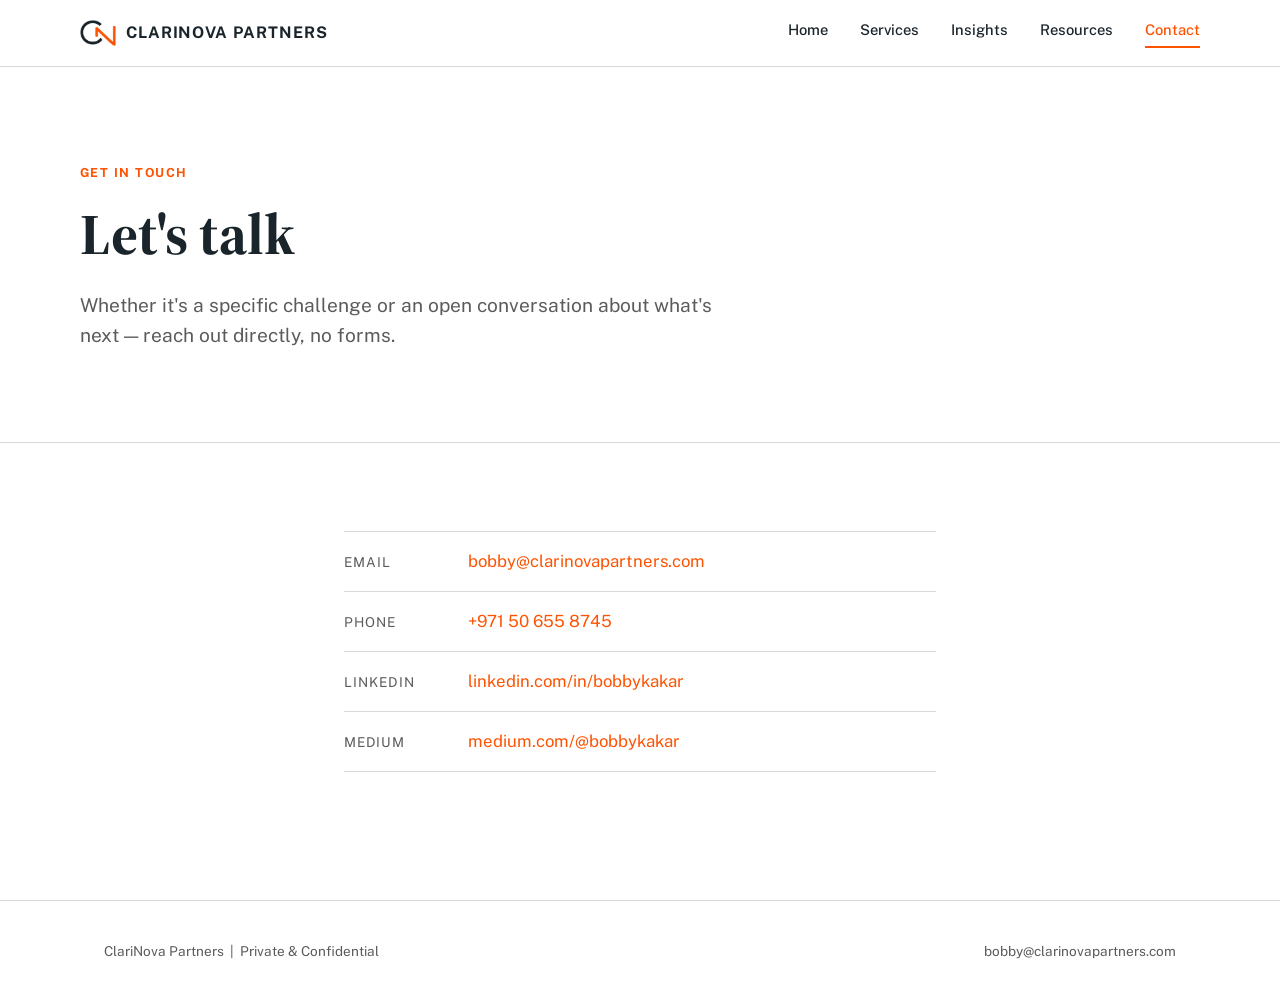
==== contact.html @ 435473c9 "Add files via upload" ====
<!DOCTYPE html>
<html lang="en">
<head>
<meta charset="UTF-8">
<meta name="viewport" content="width=device-width, initial-scale=1.0">
<title>Contact — ClariNova Partners</title>
<meta name="description" content="Get in touch with ClariNova Partners — email, phone or LinkedIn.">
<link rel="preconnect" href="https://fonts.googleapis.com">
<link rel="preconnect" href="https://fonts.gstatic.com" crossorigin>
<link href="https://fonts.googleapis.com/css2?family=Public+Sans:wght@400;500;700&family=Source+Serif+4:wght@600;700&display=swap" rel="stylesheet">
<link rel="icon" href="assets/favicon.png" type="image/png">
<link rel="stylesheet" href="styles.css">
</head>
<body>

<header class="site">
  <div class="wrap bar">
    <a class="logo" href="index.html"><img src="assets/logo_monogram_t.png" alt="">CLARINOVA PARTNERS</a>
    <button class="menu-toggle" aria-label="Toggle menu" onclick="document.querySelector('nav.primary').classList.toggle('open')">
      <span></span><span></span><span></span>
    </button>
    <nav class="primary">
      <a href="index.html">Home</a>
      <a href="services.html">Services</a>
      <a href="insights.html">Insights</a>
      <a href="resources.html">Resources</a>
      <a href="contact.html" aria-current="page">Contact</a>
    </nav>
  </div>
</header>

<section class="hero wrap">
  <span class="eyebrow">Get in touch</span>
  <h1>Let's talk</h1>
  <p class="lede">Whether it's a specific challenge or an open conversation about what's next — reach out directly, no forms.</p>
</section>

<section class="section">
  <div class="wrap" style="max-width:640px;">
    <div class="contact-line">
      <span class="label">Email</span>
      <a href="mailto:bobby@clarinovapartners.com">bobby@clarinovapartners.com</a>
    </div>
    <div class="contact-line">
      <span class="label">Phone</span>
      <a href="tel:+971506558745">+971 50 655 8745</a>
    </div>
    <div class="contact-line">
      <span class="label">LinkedIn</span>
      <a href="https://linkedin.com/in/bobbykakar" target="_blank" rel="noopener">linkedin.com/in/bobbykakar</a>
    </div>
    <div class="contact-line">
      <span class="label">Medium</span>
      <a href="https://medium.com/@bobbykakar" target="_blank" rel="noopener">medium.com/@bobbykakar</a>
    </div>
  </div>
</section>

<footer class="site">
  <div class="wrap">
    <div>ClariNova Partners &nbsp;|&nbsp; Private &amp; Confidential</div>
    <div><a href="mailto:bobby@clarinovapartners.com">bobby@clarinovapartners.com</a></div>
  </div>
</footer>

</body>
</html>
---- styles.css ----
/* ===========================================================
   ClariNova Partners — shared stylesheet
   Palette: navy #1A242B, white, cream #F5F4EF, orange #FD5303
   Type: Source Serif 4 (display) + Public Sans (body/UI)
=========================================================== */

:root {
  --black: #1a242b;
  --white: #ffffff;
  --cream: #f5f4ef;
  --accent: #fd5303;
  --accent-dark: #d94600;
  --gray: #5b5b5b;
  --line: #d9d9d9;
  --max: 1120px;
}

* { box-sizing: border-box; }

html { scroll-behavior: smooth; }

body {
  margin: 0;
  font-family: "Public Sans", Arial, sans-serif;
  color: var(--black);
  background: var(--white);
  font-size: 16px;
  line-height: 1.6;
  -webkit-font-smoothing: antialiased;
}

h1, h2, h3 {
  font-family: "Source Serif 4", Georgia, serif;
  font-weight: 700;
  line-height: 1.15;
  margin: 0 0 0.4em;
  color: var(--black);
}

h1 { font-size: clamp(2.4rem, 5vw, 3.6rem); }
h2 { font-size: clamp(1.7rem, 3vw, 2.3rem); }
h3 { font-size: 1.25rem; }

p { margin: 0 0 1em; }

a { color: var(--accent); text-decoration: none; }
a:hover { text-decoration: underline; }

img { max-width: 100%; display: block; }

.wrap {
  max-width: var(--max);
  margin: 0 auto;
  padding: 0 24px;
}

.eyebrow {
  font-family: "Public Sans", sans-serif;
  font-weight: 700;
  font-size: 0.78rem;
  letter-spacing: 0.12em;
  text-transform: uppercase;
  color: var(--accent);
  margin: 0 0 0.6em;
  display: block;
}

.lede {
  font-size: 1.15rem;
  color: var(--gray);
  max-width: 640px;
}

.section {
  padding: 88px 0;
  border-top: 1px solid var(--line);
}
.section:first-of-type { border-top: none; }
.section.alt { background: var(--cream); }

/* ---------- Header / nav ---------- */
header.site {
  position: sticky;
  top: 0;
  z-index: 50;
  background: rgba(255, 255, 255, 0.94);
  backdrop-filter: saturate(180%) blur(8px);
  border-bottom: 1px solid var(--line);
}
header.site .bar {
  display: flex;
  align-items: center;
  justify-content: space-between;
  padding: 18px 0;
}
.logo {
  display: flex;
  align-items: center;
  gap: 10px;
  font-family: "Public Sans", sans-serif;
  font-weight: 700;
  font-size: 1rem;
  letter-spacing: 0.06em;
  color: var(--black);
  text-decoration: none;
}
.logo img { height: 26px; width: auto; display: block; }
.logo:hover { text-decoration: none; }
nav.primary {
  display: flex;
  align-items: center;
  gap: 32px;
}
nav.primary a {
  color: var(--black);
  font-size: 0.92rem;
  font-weight: 500;
  padding-bottom: 4px;
  border-bottom: 2px solid transparent;
}
nav.primary a:hover,
nav.primary a[aria-current="page"] {
  color: var(--accent);
  text-decoration: none;
  border-bottom-color: var(--accent);
}
.menu-toggle {
  display: none;
  background: none;
  border: none;
  cursor: pointer;
  padding: 6px;
}
.menu-toggle span {
  display: block;
  width: 22px;
  height: 2px;
  background: var(--black);
  margin: 5px 0;
}

@media (max-width: 760px) {
  .menu-toggle { display: block; }
  nav.primary {
    position: absolute;
    top: 100%;
    left: 0;
    right: 0;
    background: var(--white);
    border-bottom: 1px solid var(--line);
    flex-direction: column;
    align-items: flex-start;
    gap: 0;
    padding: 8px 24px 18px;
    display: none;
  }
  nav.primary.open { display: flex; }
  nav.primary a { width: 100%; padding: 10px 0; border-bottom: 1px solid var(--line); }
}

/* ---------- Buttons ---------- */
.btn {
  display: inline-flex;
  align-items: center;
  gap: 8px;
  font-weight: 700;
  font-size: 0.92rem;
  padding: 13px 24px;
  border-radius: 2px;
  text-decoration: none;
  border: 1px solid transparent;
}
.btn-primary { background: var(--accent); color: var(--white); }
.btn-primary:hover { background: var(--accent-dark); text-decoration: none; }
.btn-ghost { border-color: var(--black); color: var(--black); }
.btn-ghost:hover { background: var(--black); color: var(--white); text-decoration: none; }
.btn-row { display: flex; gap: 14px; flex-wrap: wrap; margin-top: 28px; }

/* ---------- Hero ---------- */
.hero { padding: 96px 0 72px; }
.hero .eyebrow { margin-bottom: 18px; }
.hero p.lede { font-size: 1.2rem; margin-top: 18px; }
.hero-grid {
  display: grid;
  grid-template-columns: 1.15fr 0.85fr;
  gap: 40px;
  align-items: center;
}
.hero-logo-wrap { display: flex; justify-content: center; }
.hero-logo-wrap img { width: 100%; max-width: 360px; }
@media (max-width: 860px) {
  .hero-grid { grid-template-columns: 1fr; }
  .hero-logo-wrap { display: none; }
}

/* ---------- Cards (left orange bar — the deck's signature device) ---------- */
.card {
  background: var(--cream);
  border-left: 4px solid var(--accent);
  padding: 28px 26px;
}
.card h3 { margin-bottom: 10px; }
.card .sub {
  font-style: italic;
  color: var(--gray);
  font-size: 0.92rem;
  margin-bottom: 16px;
}
.card ul { margin: 0; padding-left: 18px; color: var(--black); font-size: 0.94rem; }
.card ul li { margin-bottom: 7px; }

.grid {
  display: grid;
  gap: 24px;
  margin-top: 40px;
}
.grid-3 { grid-template-columns: repeat(3, 1fr); }
.grid-4 { grid-template-columns: repeat(4, 1fr); }
.grid-2 { grid-template-columns: repeat(2, 1fr); }
@media (max-width: 860px) {
  .grid-3, .grid-4, .grid-2 { grid-template-columns: 1fr; }
}

/* ---------- Quote card (client challenges) ---------- */
.quote-card {
  background: var(--cream);
  border-left: 4px solid var(--accent);
  padding: 22px 24px;
  font-family: "Source Serif 4", serif;
  font-style: italic;
  font-size: 1.05rem;
}

/* ---------- Stat / experience rows ---------- */
.exp-row {
  display: grid;
  grid-template-columns: 280px 1fr;
  gap: 24px;
  padding: 22px 0;
  border-top: 1px solid var(--line);
  align-items: baseline;
}
.exp-row:last-child { border-bottom: 1px solid var(--line); }
.exp-row .tag { font-weight: 700; }
.exp-row .desc { color: var(--gray); }
@media (max-width: 700px) {
  .exp-row { grid-template-columns: 1fr; gap: 6px; }
}

/* ---------- Leadership ---------- */
.leader {
  display: grid;
  grid-template-columns: 240px 1fr;
  gap: 56px;
  align-items: start;
}
.leader-photo {
  width: 220px;
  height: 220px;
  border-radius: 50%;
  overflow: hidden;
  border: 6px solid var(--accent);
}
.leader-photo img { width: 100%; height: 100%; object-fit: cover; }
.leader-name { font-weight: 700; margin-top: 18px; font-size: 1.05rem; font-family: "Public Sans", sans-serif; }
.leader-title { color: var(--accent); font-style: italic; margin-top: 2px; }
@media (max-width: 700px) {
  .leader { grid-template-columns: 1fr; }
  .leader-photo { margin: 0 auto; }
}

/* ---------- Geography ---------- */
.geo-row { display: flex; align-items: center; justify-content: center; gap: 20px; margin: 48px 0 32px; flex-wrap: wrap; }
.geo-box {
  min-width: 150px;
  text-align: center;
  padding: 28px 20px;
  border: 1px solid var(--accent);
  font-family: "Public Sans", sans-serif;
  font-weight: 700;
  letter-spacing: 0.06em;
}
.geo-box.active { background: var(--accent); color: var(--white); border-color: var(--accent); }
.geo-arrow { color: var(--accent); font-size: 1.4rem; }

/* ---------- Logo strip ---------- */
.logo-strip {
  text-align: center;
  color: var(--gray);
  font-size: 0.95rem;
  letter-spacing: 0.02em;
  margin-top: 12px;
}

/* ---------- Insights list ---------- */
.insight {
  padding: 26px 0;
  border-top: 1px solid var(--line);
}
.insight:last-child { border-bottom: 1px solid var(--line); }
.insight .date { color: var(--gray); font-size: 0.85rem; margin-bottom: 6px; display: block; }
.insight h3 a { color: var(--black); }
.insight h3 a:hover { color: var(--accent); }
.insight p { color: var(--gray); margin: 8px 0 0; }

/* ---------- Resources ---------- */
.resource-card {
  background: var(--cream);
  border-left: 4px solid var(--accent);
  padding: 30px 28px;
  display: flex;
  flex-direction: column;
  gap: 14px;
}
.resource-card .status {
  font-size: 0.78rem;
  font-weight: 700;
  letter-spacing: 0.08em;
  text-transform: uppercase;
  color: var(--gray);
}

/* ---------- Contact ---------- */
.contact-line {
  display: flex;
  align-items: baseline;
  gap: 14px;
  padding: 16px 0;
  border-top: 1px solid var(--line);
  font-size: 1.05rem;
}
.contact-line:last-child { border-bottom: 1px solid var(--line); }
.contact-line .label { color: var(--gray); font-size: 0.85rem; text-transform: uppercase; letter-spacing: 0.08em; width: 110px; flex-shrink: 0; }

/* ---------- Footer ---------- */
footer.site {
  border-top: 1px solid var(--line);
  padding: 40px 0;
  margin-top: 40px;
}
footer.site .wrap {
  display: flex;
  justify-content: space-between;
  align-items: center;
  flex-wrap: wrap;
  gap: 12px;
  color: var(--gray);
  font-size: 0.85rem;
}
footer.site a { color: var(--gray); }
footer.site a:hover { color: var(--accent); }

/* ---------- CTA band ---------- */
.cta-band {
  background: var(--black);
  color: var(--white);
  padding: 64px 0;
  text-align: center;
}
.cta-band h2 { color: var(--white); }
.cta-band p { color: #c9c9c9; }
.cta-band .btn-row { justify-content: center; }
.cta-band .btn-ghost { border-color: var(--white); color: var(--white); }
.cta-band .btn-ghost:hover { background: var(--white); color: var(--black); }

/* ---------- Utility ---------- */
.center { text-align: center; }
.mt-0 { margin-top: 0; }
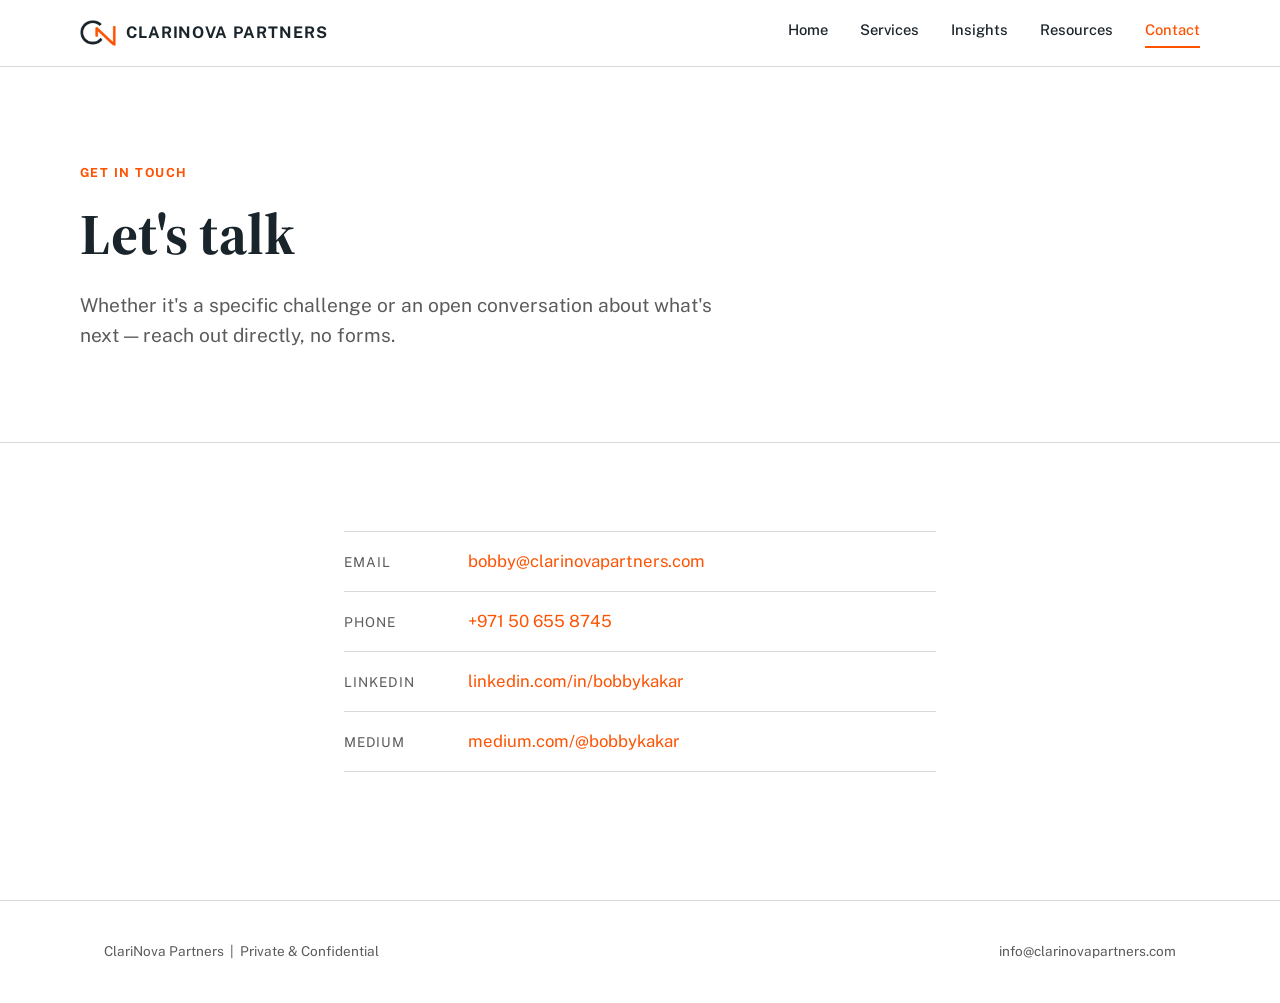
==== commit 3cac1fec: "Add files via upload" ====
--- a/contact.html
+++ b/contact.html
@@ -59,7 +59,7 @@
 <footer class="site">
   <div class="wrap">
     <div>ClariNova Partners &nbsp;|&nbsp; Private &amp; Confidential</div>
-    <div><a href="mailto:bobby@clarinovapartners.com">bobby@clarinovapartners.com</a></div>
+    <div><a href="mailto:info@clarinovapartners.com">info@clarinovapartners.com</a></div>
   </div>
 </footer>
 
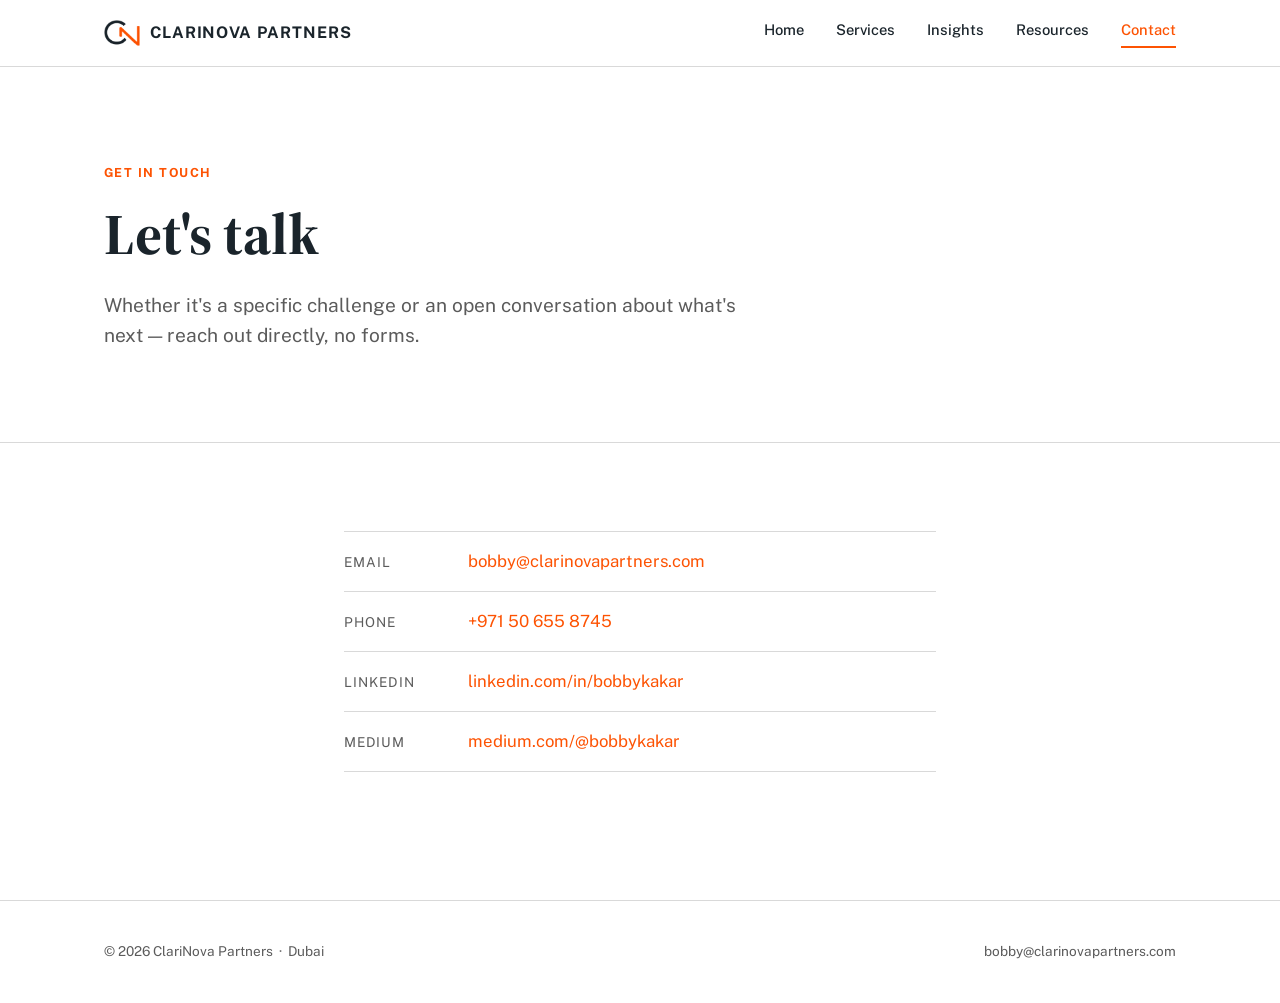
==== commit 455a69fd: "Site refresh: firm-led home page, client logos, training, events - Replace employer metrics with con" ====
--- a/contact.html
+++ b/contact.html
@@ -58,8 +58,8 @@
 
 <footer class="site">
   <div class="wrap">
-    <div>ClariNova Partners &nbsp;|&nbsp; Private &amp; Confidential</div>
-    <div><a href="mailto:info@clarinovapartners.com">info@clarinovapartners.com</a></div>
+    <div>© 2026 ClariNova Partners &nbsp;·&nbsp; Dubai</div>
+    <div><a href="mailto:bobby@clarinovapartners.com">bobby@clarinovapartners.com</a></div>
   </div>
 </footer>
 
--- a/styles.css
+++ b/styles.css
@@ -91,7 +91,7 @@
   display: flex;
   align-items: center;
   justify-content: space-between;
-  padding: 18px 0;
+  padding-top: 18px; padding-bottom: 18px;
 }
 .logo {
   display: flex;
@@ -177,7 +177,7 @@
 .btn-row { display: flex; gap: 14px; flex-wrap: wrap; margin-top: 28px; }
 
 /* ---------- Hero ---------- */
-.hero { padding: 96px 0 72px; }
+.hero { padding-top: 96px; padding-bottom: 72px; }
 .hero .eyebrow { margin-bottom: 18px; }
 .hero p.lede { font-size: 1.2rem; margin-top: 18px; }
 .hero-grid {
@@ -366,3 +366,83 @@
 /* ---------- Utility ---------- */
 .center { text-align: center; }
 .mt-0 { margin-top: 0; }
+
+/* ---------- Client logo row ---------- */
+.clients { padding: 36px 0 44px; border-top: 1px solid var(--line); }
+.clients-label {
+  font-size: 0.78rem; font-weight: 700; letter-spacing: 0.12em;
+  text-transform: uppercase; color: var(--gray); margin: 0 0 22px;
+}
+.client-row {
+  display: flex; flex-wrap: wrap; align-items: center;
+  justify-content: space-between; gap: 28px 40px;
+}
+.client-row img { height: 44px; width: auto; object-fit: contain; }
+.client-gai {
+  display: inline-flex; align-items: center; gap: 10px;
+  font-weight: 700; font-size: 1.05rem; color: var(--black); white-space: nowrap;
+}
+.client-gai img { height: 36px; }
+.client-row .lg-phi { height: 40px; }
+.client-row .lg-daleel { height: 40px; }
+.client-row .lg-payy { height: 56px; }
+.client-row .lg-edw { height: 66px; }
+.client-row .lg-bindo { height: 58px; }
+@media (max-width: 760px) {
+  .client-row { justify-content: flex-start; gap: 24px 32px; }
+  .client-row img { height: 32px; }
+  .client-gai img { height: 28px; }
+  .client-row .lg-payy { height: 44px; }
+  .client-row .lg-edw { height: 52px; }
+  .client-row .lg-bindo { height: 46px; }
+}
+
+/* ---------- Audience split ---------- */
+.audience .card { background: var(--white); }
+.audience ul li { margin-bottom: 10px; }
+.audience-cta { margin: 18px 0 0; font-weight: 700; font-size: 0.92rem; }
+.training-teaser { margin-top: 32px; color: var(--gray); }
+
+/* ---------- Events ---------- */
+.events {
+  display: grid; grid-template-columns: 1.6fr 1fr; gap: 28px;
+  margin-top: 36px; align-items: start;
+}
+.events figure { margin: 0; }
+.events img { width: 100%; height: auto; }
+.events figcaption { font-size: 0.88rem; color: var(--gray); margin-top: 10px; }
+.events-note { margin-top: 22px; font-size: 0.95rem; }
+@media (max-width: 860px) { .events { grid-template-columns: 1fr; } }
+
+/* ---------- Founder strip ---------- */
+.founder {
+  display: grid; grid-template-columns: 120px 1fr; gap: 32px;
+  align-items: center; max-width: 820px;
+}
+.founder-photo { width: 120px; height: 120px; border-radius: 50%; overflow: hidden; }
+.founder-photo img { width: 100%; height: 100%; object-fit: cover; }
+.founder-name { font-weight: 700; font-size: 1.1rem; margin-bottom: 8px; }
+.founder p { color: var(--gray); margin-bottom: 8px; }
+.founder-link { font-weight: 700; font-size: 0.92rem; }
+@media (max-width: 600px) { .founder { grid-template-columns: 1fr; gap: 18px; } }
+
+/* ---------- Training programmes ---------- */
+.prog .card-kicker {
+  font-size: 0.75rem; font-weight: 700; letter-spacing: 0.1em;
+  text-transform: uppercase; color: var(--accent); margin-bottom: 8px; display: block;
+}
+.prog .exercise {
+  margin-top: 18px; padding-top: 14px; border-top: 1px solid var(--line);
+  font-size: 0.92rem; color: var(--gray);
+}
+.format-row {
+  display: grid; grid-template-columns: repeat(4, 1fr); gap: 0;
+  margin-top: 32px; border-top: 1px solid var(--line); border-bottom: 1px solid var(--line);
+}
+.format-row div { padding: 20px 18px 18px 0; }
+.format-row strong {
+  display: block; font-size: 0.75rem; letter-spacing: 0.1em;
+  text-transform: uppercase; color: var(--gray); margin-bottom: 6px;
+}
+@media (max-width: 760px) { .format-row { grid-template-columns: 1fr 1fr; } }
+.before-note { margin-top: 28px; color: var(--gray); font-size: 0.95rem; max-width: 760px; }
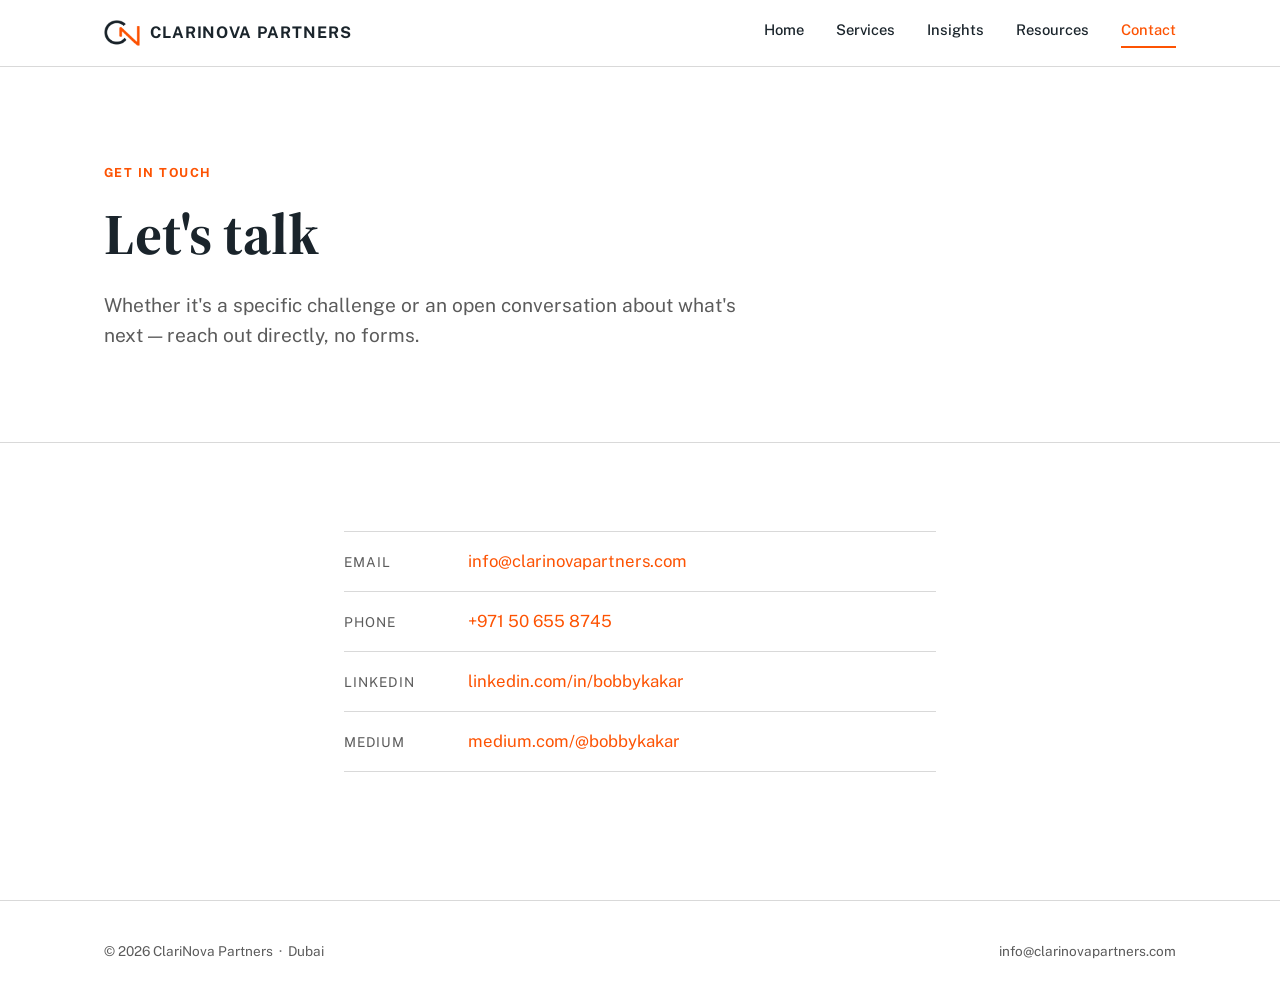
==== commit 5e33ddcc: "Rename client row, update engagements, switch to info@ address Co-Authored-By: Claude Opus 5.5 <nore" ====
--- a/contact.html
+++ b/contact.html
@@ -39,7 +39,7 @@
   <div class="wrap" style="max-width:640px;">
     <div class="contact-line">
       <span class="label">Email</span>
-      <a href="mailto:bobby@clarinovapartners.com">bobby@clarinovapartners.com</a>
+      <a href="mailto:info@clarinovapartners.com">info@clarinovapartners.com</a>
     </div>
     <div class="contact-line">
       <span class="label">Phone</span>
@@ -59,7 +59,7 @@
 <footer class="site">
   <div class="wrap">
     <div>© 2026 ClariNova Partners &nbsp;·&nbsp; Dubai</div>
-    <div><a href="mailto:bobby@clarinovapartners.com">bobby@clarinovapartners.com</a></div>
+    <div><a href="mailto:info@clarinovapartners.com">info@clarinovapartners.com</a></div>
   </div>
 </footer>
 
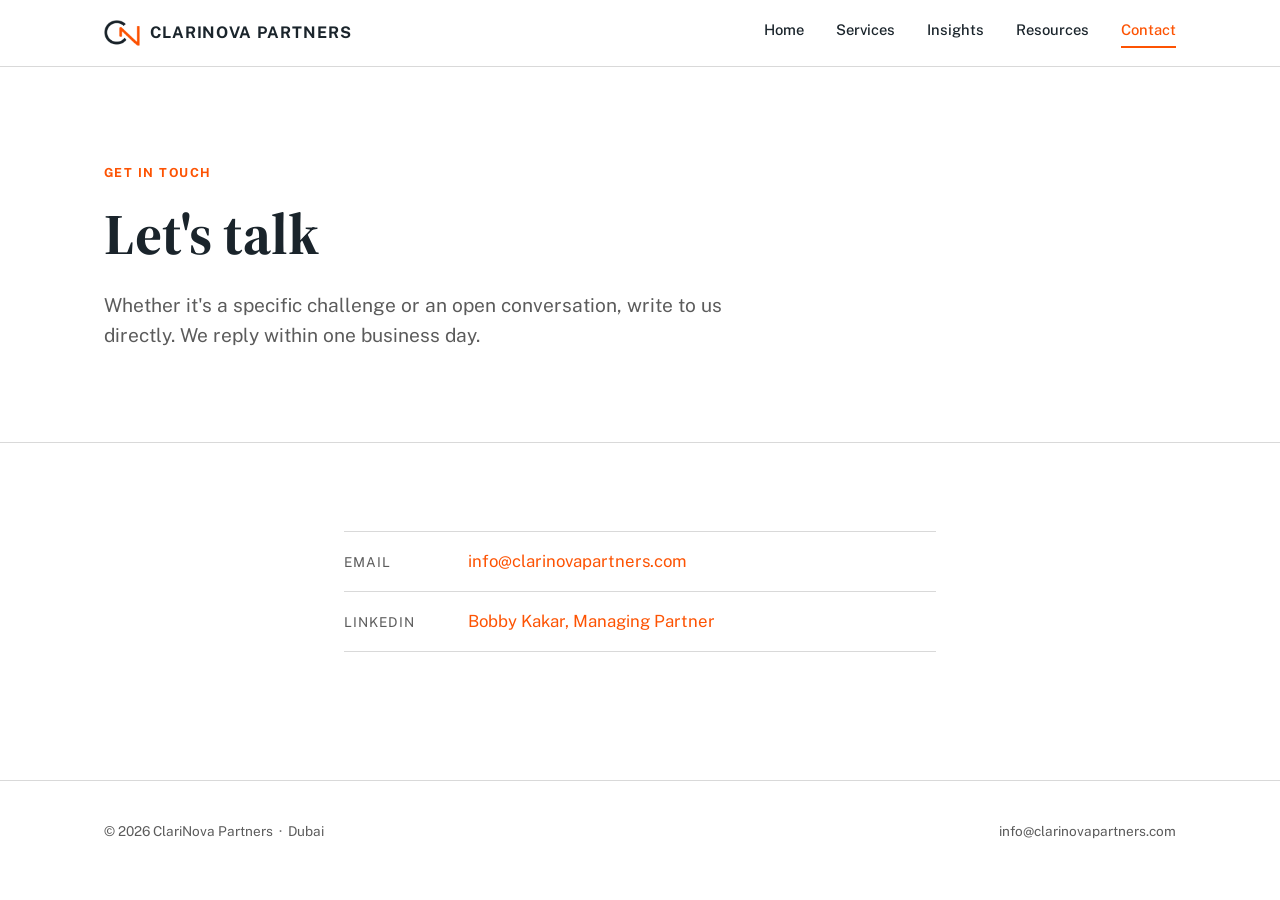
==== commit ddf38edf: "Contact page: remove phone and Medium, label LinkedIn as founder Co-Authored-By: Claude Opus 5.5 <no" ====
--- a/contact.html
+++ b/contact.html
@@ -32,7 +32,7 @@
 <section class="hero wrap">
   <span class="eyebrow">Get in touch</span>
   <h1>Let's talk</h1>
-  <p class="lede">Whether it's a specific challenge or an open conversation about what's next — reach out directly, no forms.</p>
+  <p class="lede">Whether it's a specific challenge or an open conversation, write to us directly. We reply within one business day.</p>
 </section>
 
 <section class="section">
@@ -42,16 +42,8 @@
       <a href="mailto:info@clarinovapartners.com">info@clarinovapartners.com</a>
     </div>
     <div class="contact-line">
-      <span class="label">Phone</span>
-      <a href="tel:+971506558745">+971 50 655 8745</a>
-    </div>
-    <div class="contact-line">
       <span class="label">LinkedIn</span>
-      <a href="https://linkedin.com/in/bobbykakar" target="_blank" rel="noopener">linkedin.com/in/bobbykakar</a>
-    </div>
-    <div class="contact-line">
-      <span class="label">Medium</span>
-      <a href="https://medium.com/@bobbykakar" target="_blank" rel="noopener">medium.com/@bobbykakar</a>
+      <a href="https://linkedin.com/in/bobbykakar" target="_blank" rel="noopener">Bobby Kakar, Managing Partner</a>
     </div>
   </div>
 </section>
